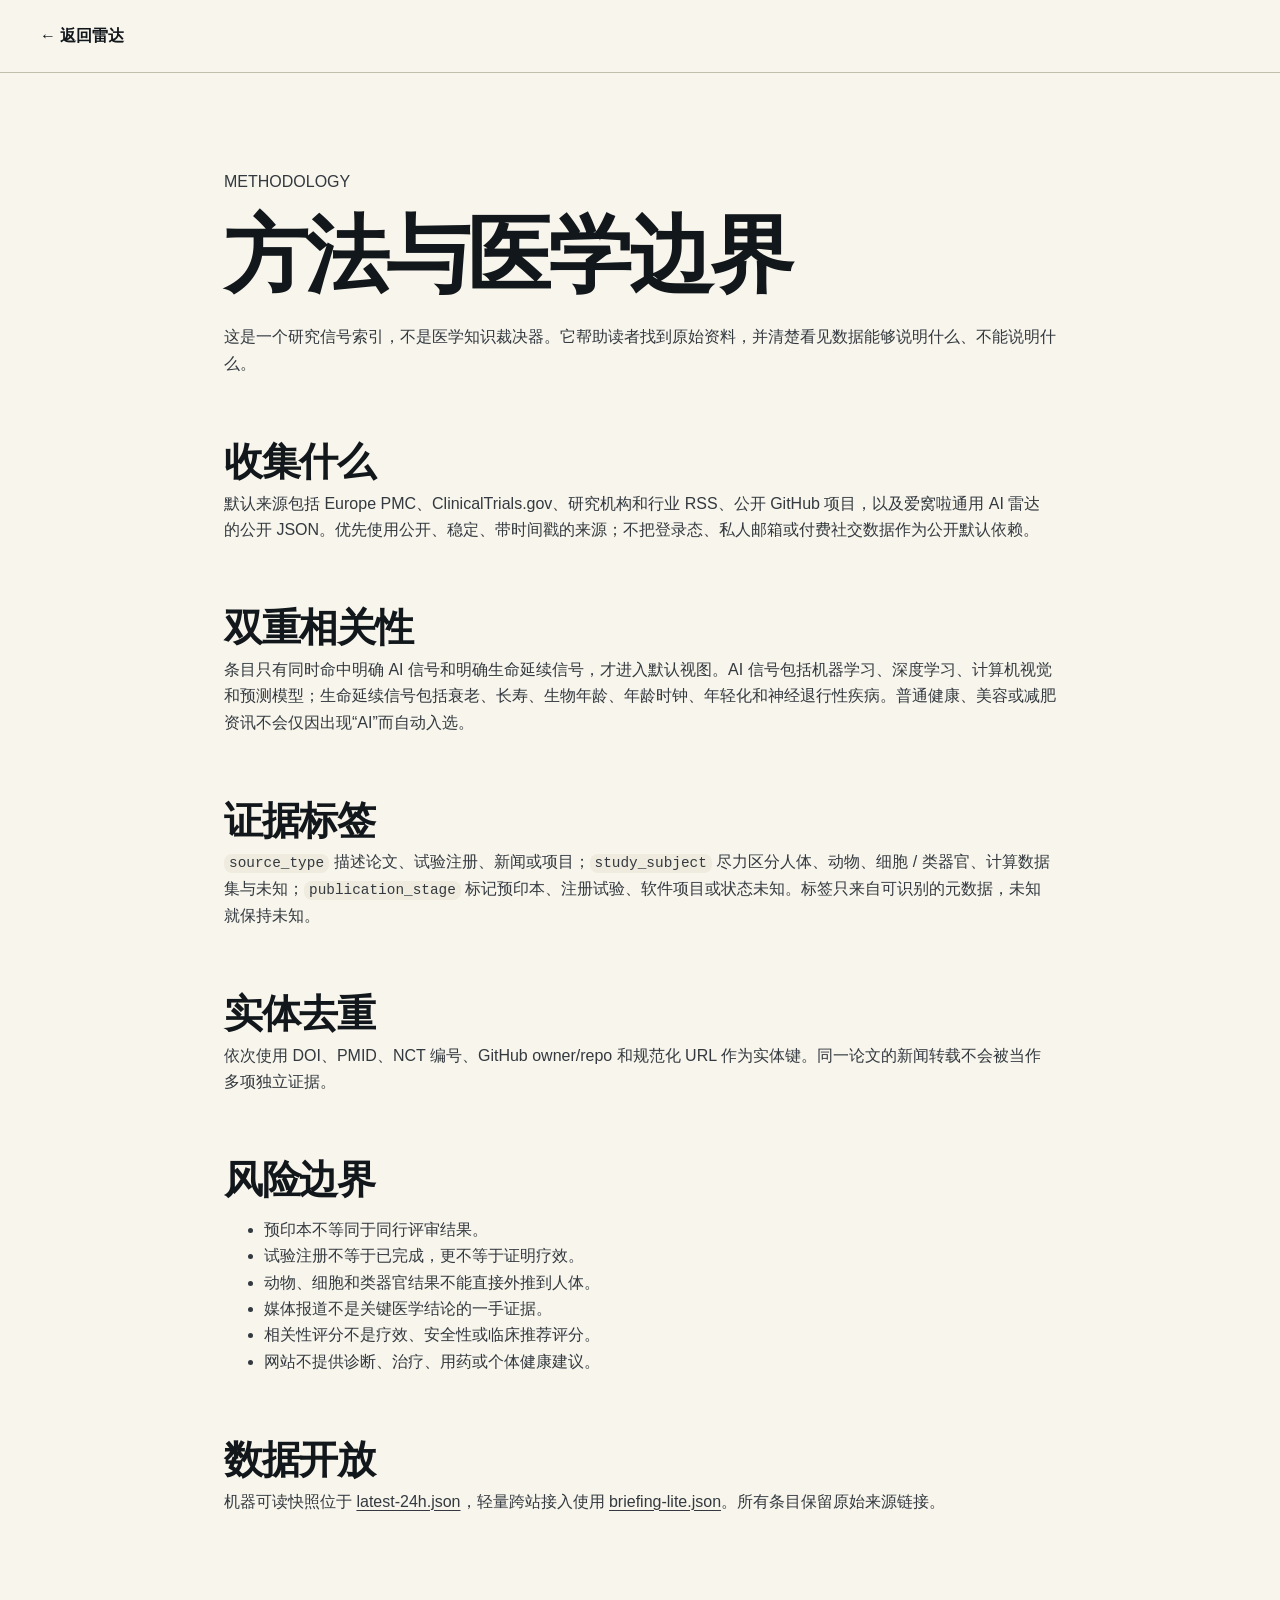
==== methodology.html @ 0d628e6c "feat: launch independent AI longevity radar" ====
<!doctype html>
<html lang="zh-CN"><head>
  <meta charset="utf-8"><meta name="viewport" content="width=device-width,initial-scale=1">
  <title>方法与医学边界｜爱窝啦 AI生命延续学雷达</title>
  <meta name="description" content="AI生命延续学雷达的数据源、双重相关性评分、实体去重、证据标签和医学信息边界。">
  <link rel="canonical" href="https://radar.aibioo.cn/methodology.html"><link rel="stylesheet" href="./assets/styles.css">
  <script type="application/ld+json">{"@context":"https://schema.org","@type":"Article","headline":"AI生命延续学雷达的方法与医学边界","url":"https://radar.aibioo.cn/methodology.html","publisher":{"@type":"Organization","name":"爱窝啦","url":"https://www.aivora.cn/"},"dateModified":"2026-08-13"}</script>
</head><body>
  <header class="site-nav"><div class="site-nav__inner"><a class="wordmark" href="./">← 返回雷达</a></div></header>
  <main class="prose-page section">
    <p class="eyebrow">METHODOLOGY</p><h1>方法与医学边界</h1>
    <p class="lead">这是一个研究信号索引，不是医学知识裁决器。它帮助读者找到原始资料，并清楚看见数据能够说明什么、不能说明什么。</p>
    <h2>收集什么</h2><p>默认来源包括 Europe PMC、ClinicalTrials.gov、研究机构和行业 RSS、公开 GitHub 项目，以及爱窝啦通用 AI 雷达的公开 JSON。优先使用公开、稳定、带时间戳的来源；不把登录态、私人邮箱或付费社交数据作为公开默认依赖。</p>
    <h2>双重相关性</h2><p>条目只有同时命中明确 AI 信号和明确生命延续信号，才进入默认视图。AI 信号包括机器学习、深度学习、计算机视觉和预测模型；生命延续信号包括衰老、长寿、生物年龄、年龄时钟、年轻化和神经退行性疾病。普通健康、美容或减肥资讯不会仅因出现“AI”而自动入选。</p>
    <h2>证据标签</h2><p><code>source_type</code> 描述论文、试验注册、新闻或项目；<code>study_subject</code> 尽力区分人体、动物、细胞 / 类器官、计算数据集与未知；<code>publication_stage</code> 标记预印本、注册试验、软件项目或状态未知。标签只来自可识别的元数据，未知就保持未知。</p>
    <h2>实体去重</h2><p>依次使用 DOI、PMID、NCT 编号、GitHub owner/repo 和规范化 URL 作为实体键。同一论文的新闻转载不会被当作多项独立证据。</p>
    <h2>风险边界</h2><ul><li>预印本不等同于同行评审结果。</li><li>试验注册不等于已完成，更不等于证明疗效。</li><li>动物、细胞和类器官结果不能直接外推到人体。</li><li>媒体报道不是关键医学结论的一手证据。</li><li>相关性评分不是疗效、安全性或临床推荐评分。</li><li>网站不提供诊断、治疗、用药或个体健康建议。</li></ul>
    <h2>数据开放</h2><p>机器可读快照位于 <a href="./data/latest-24h.json">latest-24h.json</a>，轻量跨站接入使用 <a href="./data/briefing-lite.json">briefing-lite.json</a>。所有条目保留原始来源链接。</p>
  </main>
</body></html>
---- assets/styles.css ----
/* Hallmark · pre-emit critique: P5 H5 E4 S5 R4 V5 · macrostructure: Ecosystem Index · genre: playful · theme: Hum · anchor: pear 95 · nav: N13 · footer: Ft8 · contrast: pass (40–41) · slop: pass (42–45) · honest: pass (46) · chrome: pass (47) · tokens: pass (48) · responsive: pass (49) · icons: pass (30) · mobile: pass (34, 49, 50–57) */
@import url("../tokens.css");

* {
  box-sizing: border-box;
}

:root {
  overflow-x: clip;
  color-scheme: light;
  scroll-behavior: smooth;
}

body {
  min-width: 0;
  min-height: 100vh;
  margin: 0;
  overflow-x: clip;
  background: var(--color-paper);
  color: var(--color-ink);
  font-family: var(--font-body);
  font-size: var(--text-base);
  line-height: 1.65;
  text-rendering: optimizeLegibility;
}

body:has(dialog[open]) {
  overflow: hidden;
}

button,
input,
select,
textarea {
  font: inherit;
}

button,
summary,
select {
  cursor: pointer;
}

button {
  white-space: nowrap;
}

a {
  color: inherit;
  text-underline-offset: 0.18em;
  text-decoration-thickness: 0.08em;
}

img,
svg {
  display: block;
  max-width: 100%;
}

h1,
h2,
h3,
h4,
p {
  margin-block-start: 0;
}

h1,
h2,
h3 {
  min-width: 0;
  font-family: var(--font-display);
  line-height: 1.06;
  letter-spacing: -0.035em;
  overflow-wrap: anywhere;
}

h1 {
  max-width: 10ch;
  margin-block-end: var(--space-lg);
  font-size: var(--text-display);
}

h2 {
  margin-block-end: var(--space-xs);
  font-size: clamp(var(--text-xl), 5vw, var(--text-2xl));
}

h3 {
  margin-block-end: 0;
  font-size: var(--text-lg);
}

:focus-visible {
  outline: 0.2rem solid var(--color-focus);
  outline-offset: 0.18rem;
}

[aria-disabled="true"] {
  cursor: not-allowed;
  opacity: 0.55;
  text-decoration: line-through;
}

.skip-link {
  position: fixed;
  z-index: var(--z-toast);
  top: var(--space-sm);
  left: var(--space-sm);
  padding: var(--space-sm) var(--space-md);
  border: 0.125rem solid var(--color-ink);
  border-radius: var(--radius-pill);
  background: var(--color-pear);
  font-weight: 700;
  transform: translateY(-200%);
}

.skip-link:focus {
  transform: translateY(0);
}

.section {
  width: min(100% - (var(--page-gutter) * 2), var(--page-max));
  margin-inline: auto;
}

.site-nav {
  position: sticky;
  z-index: var(--z-sticky-nav);
  top: 0;
  border-bottom: 0.0625rem solid var(--color-rule);
  background: var(--color-paper);
}

.site-nav__inner {
  display: grid;
  grid-template-columns: 1fr auto;
  align-items: center;
  width: min(100% - (var(--page-gutter) * 2), var(--page-max));
  min-height: var(--nav-height);
  margin-inline: auto;
  gap: var(--space-sm);
}

.ecosystem-nav {
  display: flex;
  overflow-x: auto;
  padding-block: var(--space-2xs) var(--space-xs);
  gap: var(--space-xs);
  scrollbar-width: none;
}

.ecosystem-nav::-webkit-scrollbar {
  display: none;
}

.ecosystem-nav a {
  flex: 0 0 auto;
  padding: var(--space-2xs) var(--space-sm);
  border-radius: var(--radius-pill);
  color: var(--color-ink-soft);
  font-family: var(--font-label);
  font-size: var(--text-xs);
  text-decoration: none;
  white-space: nowrap;
}

.ecosystem-nav a:hover {
  background: var(--color-pear-soft);
  color: var(--color-ink);
}

.wordmark {
  display: inline-flex;
  align-items: center;
  width: fit-content;
  min-height: var(--tap-size);
  gap: var(--space-sm);
  font-family: var(--font-display);
  font-weight: 700;
  text-decoration: none;
  white-space: nowrap;
}

.wordmark__mark {
  position: relative;
  width: 1.75rem;
  height: 1.75rem;
  border: 0.12rem solid var(--color-ink);
  border-radius: 48% 52% 60% 40%;
  background: var(--color-pear);
}

.wordmark__mark::after {
  position: absolute;
  width: 0.35rem;
  height: 0.35rem;
  border-radius: var(--radius-pill);
  background: var(--color-ink);
  content: "";
  inset: 0.46rem auto auto 0.72rem;
}

.search-pill {
  display: none;
}

.nav-status {
  display: inline-flex;
  align-items: center;
  justify-content: center;
  min-height: var(--tap-size);
  padding-inline: var(--space-md);
  border: 0.0625rem solid var(--color-rule-strong);
  border-radius: var(--radius-pill);
  background: var(--color-surface);
  color: var(--color-ink-soft);
  font-family: var(--font-label);
  font-size: var(--text-xs);
  text-decoration: none;
  white-space: nowrap;
}

.hero {
  display: grid;
  gap: var(--space-2xl);
  padding-block: var(--space-2xl) var(--space-3xl);
}

.hero__copy {
  min-width: 0;
}

.hero__date {
  margin-block-end: var(--space-lg);
  color: var(--color-cyan-deep);
  font-family: var(--font-label);
  font-size: var(--text-xs);
  font-weight: 700;
  letter-spacing: 0.08em;
  text-transform: uppercase;
}

.hero__lede {
  max-width: 62ch;
  margin-block-end: var(--space-xl);
  color: var(--color-ink-soft);
  font-size: var(--text-md);
  line-height: 1.7;
}

.hero__actions {
  display: flex;
  flex-wrap: wrap;
  gap: var(--space-sm);
}

.hero__updated {
  display: flex;
  flex-wrap: wrap;
  margin-block: var(--space-lg) 0;
  gap: var(--space-xs);
  color: var(--color-muted);
  font-family: var(--font-label);
  font-size: var(--text-xs);
}

.hero__updated strong {
  color: var(--color-ink);
}

.button {
  display: inline-flex;
  align-items: center;
  justify-content: center;
  min-height: var(--tap-size);
  padding: var(--space-sm) var(--space-lg);
  border: 0.1rem solid var(--color-ink);
  border-radius: var(--radius-pill);
  color: var(--color-ink);
  font-weight: 700;
  line-height: 1.15;
  text-decoration: none;
  transition: transform var(--dur-micro) var(--ease-out), box-shadow var(--dur-micro) var(--ease-out);
  white-space: nowrap;
}

.button--push {
  background: var(--color-pear);
  color: var(--color-accent-ink);
  box-shadow: 0.18rem 0.22rem 0 var(--color-ink);
}

.button--soft {
  background: var(--color-surface);
}

.button--cyan {
  background: var(--color-cyan);
}

.button:hover {
  transform: translateY(-0.12rem);
}

.button:active {
  transform: translateY(0.1rem);
  box-shadow: none;
}

.hero__instrument {
  position: relative;
  display: grid;
  min-height: 20rem;
  place-items: center;
  overflow: hidden;
  border: 0.1rem solid var(--color-ink);
  border-radius: var(--radius-card-lg);
  background: var(--color-cyan-soft);
  isolation: isolate;
}

.hero__instrument::before,
.hero__instrument::after {
  position: absolute;
  z-index: -1;
  content: "";
}

.hero__instrument::before {
  width: 8rem;
  height: 8rem;
  border-radius: 44% 56% 50% 50%;
  background: var(--color-pear);
  inset: 1.5rem auto auto -3rem;
  rotate: 18deg;
}

.hero__instrument::after {
  width: 7rem;
  height: 11rem;
  border-radius: 60% 40% 45% 55%;
  background: var(--color-coral-soft);
  inset: auto -2.5rem -3rem auto;
  rotate: -16deg;
}

.signal-orbit {
  position: absolute;
  border: 0.0625rem dashed var(--color-cyan-deep);
  border-radius: var(--radius-pill);
}

.signal-orbit--outer {
  width: 16rem;
  height: 16rem;
}

.signal-orbit--inner {
  width: 10rem;
  height: 10rem;
}

.radar-creature {
  position: relative;
  z-index: var(--z-raised);
  width: 5.5rem;
  height: 5.5rem;
  border: 0.12rem solid var(--color-ink);
  border-radius: 54% 46% 62% 38%;
  background: var(--color-pear);
  color: var(--color-accent-ink);
  box-shadow: 0.28rem 0.32rem 0 var(--color-ink);
  animation: radar-pulse 2.8s var(--ease-in-out) infinite;
}

.radar-creature::before,
.radar-creature::after {
  position: absolute;
  width: 1.05rem;
  height: 1.6rem;
  border: 0.11rem solid var(--color-ink);
  border-radius: 55% 45% 50% 50%;
  background: var(--color-pear);
  content: "";
  top: -0.75rem;
}

.radar-creature::before {
  left: 0.95rem;
  rotate: -18deg;
}

.radar-creature::after {
  right: 0.95rem;
  rotate: 18deg;
}

.radar-creature__eye {
  position: absolute;
  width: 0.72rem;
  height: 0.72rem;
  border-radius: var(--radius-pill);
  background: var(--color-ink);
  inset: 2.05rem auto auto 2.3rem;
}

.hero__signal-count {
  position: absolute;
  display: grid;
  left: var(--space-md);
  bottom: var(--space-md);
  padding: var(--space-sm) var(--space-md);
  border: 0.0625rem solid var(--color-ink);
  border-radius: var(--radius-card);
  background: var(--color-surface);
  line-height: 1.15;
}

.hero__signal-count strong {
  font-family: var(--font-display);
  font-size: var(--text-xl);
}

.hero__signal-count span,
.hero__instrument > p {
  color: var(--color-muted);
  font-family: var(--font-label);
  font-size: var(--text-xs);
}

.hero__instrument > p {
  position: absolute;
  right: var(--space-md);
  bottom: var(--space-md);
  width: 8.5rem;
  margin: 0;
  text-align: right;
}

.stats-band {
  border-block: 0.0625rem solid var(--color-rule);
  background: var(--color-surface);
}

.stats {
  display: grid;
  grid-template-columns: repeat(2, 1fr);
  border-inline: 0.0625rem solid var(--color-rule);
}

.stat {
  display: grid;
  min-height: 7.5rem;
  align-content: center;
  padding: var(--space-lg);
  border-right: 0.0625rem solid var(--color-rule);
  border-bottom: 0.0625rem solid var(--color-rule);
}

.stat:nth-child(2n) {
  border-right: 0;
}

.stat .k {
  color: var(--color-muted);
  font-family: var(--font-label);
  font-size: var(--text-xs);
}

.stat .v {
  font-family: var(--font-display);
  font-size: var(--text-xl);
}

.coverage-strip {
  display: grid;
  padding-block: var(--space-lg);
  gap: var(--space-sm);
}

.coverage-card {
  display: grid;
  padding: var(--space-md);
  border: 0.0625rem solid var(--color-rule);
  border-radius: var(--radius-card);
  background: var(--color-paper);
}

.coverage-card.ok {
  background: var(--color-good-soft);
}

.coverage-card.warn {
  background: var(--color-warn-soft);
}

.coverage-card.signal {
  background: var(--color-cyan-soft);
}

.coverage-card.official {
  background: var(--color-pear-soft);
}

.coverage-card.private {
  background: var(--color-lavender-soft);
}

.coverage-label,
.coverage-meta {
  color: var(--color-muted);
  font-family: var(--font-label);
  font-size: var(--text-xs);
}

.coverage-card strong {
  font-family: var(--font-display);
  font-size: var(--text-lg);
}

.briefing,
.feed-section {
  padding-block: var(--space-3xl);
}

.section-heading,
.feed-heading,
.takeaway-card__head {
  display: flex;
  flex-direction: column;
  align-items: flex-start;
  margin-block-end: var(--space-xl);
  gap: var(--space-md);
}

.section-heading p,
.feed-heading p,
.takeaway-card__head p {
  margin: 0;
  color: var(--color-muted);
}

.section-heading__meta,
.feed-heading > span,
#resultCount {
  color: var(--color-muted);
  font-family: var(--font-label);
  font-size: var(--text-xs);
}

.briefing-list {
  display: grid;
  gap: var(--space-md);
}

.briefing-card {
  position: relative;
  display: grid;
  grid-template-columns: auto 1fr;
  min-width: 0;
  gap: var(--space-md);
  padding: var(--space-lg);
  overflow: hidden;
  border: 0.1rem solid var(--color-ink);
  border-radius: var(--radius-card);
  background: var(--color-surface);
  box-shadow: var(--shadow-card);
  transition: transform var(--dur-short) var(--ease-out), box-shadow var(--dur-short) var(--ease-out);
}

.briefing-card:nth-child(2) {
  background: var(--color-pear-soft);
}

.briefing-card:nth-child(3) {
  background: var(--color-coral-soft);
}

.briefing-card:hover {
  box-shadow: var(--shadow-card-hover);
  transform: translateY(-0.2rem);
}

.briefing-card__number {
  color: var(--color-cyan-deep);
  font-family: var(--font-label);
  font-size: var(--text-sm);
  font-weight: 700;
}

.briefing-card__meta {
  margin-block-end: var(--space-sm);
  color: var(--color-muted);
  font-family: var(--font-label);
  font-size: var(--text-xs);
}

.briefing-card__title {
  display: block;
  margin-block-end: var(--space-lg);
  font-family: var(--font-display);
  font-size: var(--text-lg);
  font-weight: 700;
  line-height: 1.25;
  text-decoration-color: var(--color-cyan);
}

.briefing-empty,
.saved-empty,
.empty,
.palette-empty,
.health-empty {
  padding: var(--space-xl);
  border: 0.0625rem dashed var(--color-rule-strong);
  border-radius: var(--radius-card);
  background: var(--color-surface);
  color: var(--color-muted);
  text-align: center;
}

.playground-band {
  border-block: 0.0625rem solid var(--color-ink);
  background: var(--color-paper-2);
}

.playground {
  display: grid;
  gap: var(--space-lg);
  padding-block: var(--space-2xl);
}

.radar-game,
.takeaway-card {
  min-width: 0;
  padding: var(--space-xl);
  border: 0.12rem solid var(--color-ink);
  border-radius: var(--radius-card-lg);
  background: var(--color-surface);
  box-shadow: 0.32rem 0.4rem 0 var(--color-ink);
}

.radar-game {
  position: relative;
  display: grid;
  min-height: 24rem;
  align-content: space-between;
  overflow: hidden;
  background: var(--color-paper);
}

.radar-game__copy {
  position: relative;
  z-index: var(--z-raised);
  max-width: 30rem;
}

.radar-game__status {
  margin-block: var(--space-lg) 0;
  color: var(--color-cyan-deep);
  font-family: var(--font-label);
  font-size: var(--text-sm);
}

.radar-game__dial {
  position: absolute;
  right: -6rem;
  bottom: -7rem;
  width: 20rem;
  height: 20rem;
  border: 0.1rem solid var(--color-ink);
  border-radius: var(--radius-pill);
  background: var(--color-cyan);
}

.radar-game__dial span {
  position: absolute;
  border: 0.08rem solid var(--color-ink);
  border-radius: var(--radius-pill);
  inset: 15%;
}

.radar-game__dial span:nth-child(2) {
  inset: 30%;
}

.radar-game__dial span:nth-child(3) {
  inset: 45%;
  background: var(--color-pear);
}

.takeaway-card {
  background: var(--color-surface);
}

.progress-chip {
  display: inline-grid;
  min-width: 4rem;
  min-height: var(--tap-size);
  place-items: center;
  border: 0.1rem solid var(--color-ink);
  border-radius: var(--radius-pill);
  background: var(--color-coral-soft);
  font-family: var(--font-label);
  font-size: var(--text-sm);
  font-weight: 700;
}

.progress-chip.complete {
  background: var(--color-mint);
}

.storage-notice {
  padding: var(--space-sm);
  border-radius: var(--radius-sm);
  background: var(--color-warn-soft);
  color: var(--color-warn);
  font-size: var(--text-sm);
}

.saved-list {
  display: grid;
  gap: var(--space-sm);
}

.saved-item {
  display: grid;
  grid-template-columns: 1fr auto;
  gap: var(--space-sm);
  padding-block: var(--space-md);
  border-top: 0.0625rem solid var(--color-rule);
}

.saved-item:first-child {
  border-top: 0;
}

.saved-item__meta {
  margin-block-end: var(--space-2xs);
  color: var(--color-muted);
  font-family: var(--font-label);
  font-size: var(--text-xs);
}

.saved-item__title {
  font-weight: 700;
}

.saved-item__takeaway {
  margin: var(--space-sm) 0 0;
  color: var(--color-ink-soft);
  font-size: var(--text-sm);
}

.primary-controls {
  display: grid;
  margin-block-end: var(--space-lg);
  gap: var(--space-sm);
}

.search-field,
.dialog-search,
.field,
.takeaway-field {
  display: grid;
  gap: var(--space-xs);
  color: var(--color-muted);
  font-family: var(--font-label);
  font-size: var(--text-xs);
}

input,
select,
textarea {
  width: 100%;
  min-height: var(--tap-size);
  border: 0.1rem solid var(--color-rule-strong);
  border-radius: var(--radius-input);
  background: var(--color-surface);
  color: var(--color-ink);
}

input,
select {
  padding-inline: var(--space-md);
}

textarea {
  min-height: 7rem;
  padding: var(--space-md);
  resize: vertical;
}

input::placeholder,
textarea::placeholder {
  color: var(--color-muted);
}

.advanced-panel {
  scroll-margin-top: calc(var(--nav-height) + var(--space-md));
  margin-block-end: var(--space-xl);
  border: 0.0625rem solid var(--color-rule);
  border-radius: var(--radius-card);
  background: var(--color-surface);
}

.advanced-panel summary {
  display: flex;
  min-height: var(--tap-size);
  align-items: center;
  justify-content: space-between;
  padding: var(--space-md);
  gap: var(--space-sm);
  font-weight: 700;
}

.advanced-summary {
  color: var(--color-muted);
  font-family: var(--font-label);
  font-size: var(--text-xs);
  text-align: right;
}

.advanced-content {
  padding: 0 var(--space-md) var(--space-lg);
  border-top: 0.0625rem solid var(--color-rule);
}

.advanced-controls {
  display: grid;
  padding-block: var(--space-lg);
  gap: var(--space-md);
}

.mode-switch {
  display: flex;
  flex-wrap: wrap;
  gap: var(--space-xs);
}

.mode-btn,
.pill,
.save-button,
.note-button {
  min-height: var(--tap-size);
  padding: var(--space-xs) var(--space-md);
  border: 0.08rem solid var(--color-rule-strong);
  border-radius: var(--radius-pill);
  background: var(--color-surface);
  color: var(--color-ink);
  font-weight: 700;
  white-space: nowrap;
}

.mode-btn.active,
.pill.active,
.save-button.is-saved {
  border-color: var(--color-ink);
  background: var(--color-pear);
  color: var(--color-accent-ink);
}

.note-button {
  width: fit-content;
  background: var(--color-cyan-soft);
}

.all-dedupe {
  display: none;
  min-height: var(--tap-size);
  align-items: center;
  width: fit-content;
  gap: var(--space-sm);
  font-weight: 700;
}

.all-dedupe.show {
  display: flex;
}

.all-dedupe input {
  width: 1.25rem;
  min-height: 1.25rem;
}

.source-health {
  display: grid;
  margin-block-end: var(--space-lg);
  gap: var(--space-md);
}

.health-grid {
  display: grid;
  grid-template-columns: repeat(2, 1fr);
  gap: var(--space-sm);
}

.health-metric {
  display: grid;
  padding: var(--space-md);
  border-radius: var(--radius-input);
  background: var(--color-paper-2);
}

.health-metric.ok {
  background: var(--color-good-soft);
}

.health-metric.warn {
  background: var(--color-warn-soft);
}

.health-metric.bad {
  background: var(--color-bad-soft);
}

.health-label {
  color: var(--color-muted);
  font-family: var(--font-label);
  font-size: var(--text-xs);
}

.health-issues {
  display: grid;
  gap: var(--space-md);
}

.health-issue {
  padding: var(--space-md);
  border-radius: var(--radius-input);
  background: var(--color-warn-soft);
}

.health-issue h4 {
  margin-block-end: var(--space-xs);
  font-size: var(--text-base);
}

.health-issue ul {
  margin: 0;
  padding-inline-start: var(--space-lg);
  color: var(--color-ink-soft);
  font-size: var(--text-sm);
}

.health-ok {
  padding: var(--space-md);
  border-radius: var(--radius-input);
  background: var(--color-good-soft);
  color: var(--color-good);
  font-weight: 700;
}

.site-pills {
  display: flex;
  overflow-x: auto;
  padding-block-end: var(--space-xs);
  gap: var(--space-xs);
  scrollbar-color: var(--color-rule-strong) var(--color-paper);
}

.pill {
  flex: 0 0 auto;
}

.news-list {
  display: grid;
  gap: var(--space-2xl);
}

.site-group {
  display: grid;
  gap: var(--space-lg);
}

.site-group-head,
.source-group-head {
  display: flex;
  align-items: baseline;
  justify-content: space-between;
  gap: var(--space-md);
}

.site-group-head {
  padding-block-end: var(--space-md);
  border-bottom: 0.12rem solid var(--color-ink);
}

.site-group-head span,
.source-group-head span {
  color: var(--color-muted);
  font-family: var(--font-label);
  font-size: var(--text-xs);
}

.site-group-list,
.source-group-list {
  display: grid;
  gap: var(--space-md);
}

.source-group {
  display: grid;
  gap: var(--space-sm);
}

.source-group-head {
  padding-inline: var(--space-xs);
}

.source-group-head h3 {
  font-family: var(--font-body);
  font-size: var(--text-base);
  letter-spacing: 0;
}

.news-card {
  display: grid;
  min-width: 0;
  gap: var(--space-md);
  padding: var(--space-lg);
  border: 0.0625rem solid var(--color-rule);
  border-radius: var(--radius-card);
  background: var(--color-surface);
  transition: transform var(--dur-short) var(--ease-out), box-shadow var(--dur-short) var(--ease-out);
}

.news-card:hover {
  box-shadow: var(--shadow-card);
  transform: translateY(-0.15rem);
}

.meta-row {
  display: flex;
  flex-wrap: wrap;
  align-items: center;
  gap: var(--space-xs);
  color: var(--color-muted);
  font-family: var(--font-label);
  font-size: var(--text-xs);
}

.meta-row span:not(.source) {
  padding: var(--space-3xs) var(--space-xs);
  border-radius: var(--radius-pill);
  background: var(--color-paper-2);
}

.meta-row .kind-official {
  background: var(--color-pear-soft);
}

.meta-row .kind-newsletter {
  background: var(--color-coral-soft);
}

.meta-row .kind-builders {
  background: var(--color-cyan-soft);
}

.meta-row .kind-blogs,
.meta-row .kind-aihub {
  background: var(--color-lavender-soft);
}

.news-card .title {
  display: grid;
  gap: var(--space-xs);
  font-family: var(--font-display);
  font-size: var(--text-md);
  font-weight: 700;
  line-height: 1.35;
  text-decoration-color: var(--color-cyan);
}

.title-sub {
  color: var(--color-muted);
  font-family: var(--font-body);
  font-size: var(--text-sm);
  font-weight: 500;
}

.news-card__actions {
  display: flex;
  flex-wrap: wrap;
  gap: var(--space-xs);
}

.load-more {
  margin: var(--space-xl) auto 0;
}

.footer-marquee {
  overflow: hidden;
  border-top: 0.12rem solid var(--color-ink);
  background: var(--color-ink);
  color: var(--color-paper);
}

.footer-marquee__track {
  display: flex;
  width: max-content;
  border-bottom: 0.0625rem solid var(--color-rule-strong);
  font-family: var(--font-display);
  font-size: clamp(var(--text-xl), 7vw, var(--text-3xl));
  line-height: 1;
  white-space: nowrap;
  animation: footer-marquee 22s linear infinite;
}

.footer-marquee__track span {
  padding: var(--space-lg) var(--space-sm);
}

.footer-meta {
  display: flex;
  flex-direction: column;
  justify-content: space-between;
  padding-block: var(--space-xl);
  gap: var(--space-md);
}

.footer-meta p {
  margin: 0;
  color: var(--color-paper-3);
}

.footer-meta a {
  width: fit-content;
  color: var(--color-pear);
  font-weight: 700;
  white-space: nowrap;
}

.footer-links {
  display: flex;
  flex-wrap: wrap;
  gap: var(--space-sm) var(--space-lg);
}

button:disabled,
input:disabled,
select:disabled,
textarea:disabled,
.button[aria-disabled="true"] {
  cursor: not-allowed;
  opacity: 0.55;
}

button:disabled:active,
.button[aria-disabled="true"]:active {
  transform: none;
}

.search-dialog,
.story-dialog {
  width: min(calc(100% - (var(--page-gutter) * 2)), 42rem);
  max-height: min(80vh, 48rem);
  margin: auto;
  padding: 0;
  overflow: hidden auto;
  border: 0.12rem solid var(--color-ink);
  border-radius: var(--radius-card-lg);
  background: var(--color-surface);
  color: var(--color-ink);
  box-shadow: var(--shadow-dialog);
}

.search-dialog::backdrop,
.story-dialog::backdrop {
  background: var(--color-overlay);
}

.dialog-head {
  display: flex;
  align-items: flex-start;
  justify-content: space-between;
  padding: var(--space-lg);
  gap: var(--space-md);
  border-bottom: 0.0625rem solid var(--color-rule);
}

.dialog-head h2 {
  margin: 0;
  font-size: var(--text-xl);
}

.dialog-head p {
  margin: var(--space-xs) 0 0;
  color: var(--color-muted);
  font-size: var(--text-sm);
}

.icon-button {
  display: inline-grid;
  flex: 0 0 auto;
  width: var(--tap-size);
  height: var(--tap-size);
  padding: 0;
  place-items: center;
  border: 0.08rem solid var(--color-rule-strong);
  border-radius: var(--radius-pill);
  background: var(--color-paper);
  color: var(--color-ink);
  font-size: var(--text-lg);
}

.icon-button--small {
  width: var(--tap-size);
  height: var(--tap-size);
}

.dialog-search,
.takeaway-field {
  padding: var(--space-lg);
}

.palette-results {
  display: grid;
  max-height: 27rem;
  padding: 0 var(--space-lg) var(--space-lg);
  overflow-y: auto;
  gap: var(--space-xs);
}

.palette-result {
  display: grid;
  min-height: var(--tap-size);
  padding: var(--space-md);
  gap: var(--space-xs);
  border: 0.08rem solid var(--color-rule);
  border-radius: var(--radius-input);
  background: var(--color-surface);
  color: var(--color-ink);
  text-align: left;
}

.palette-result.active {
  border-color: var(--color-ink);
  background: var(--color-pear-soft);
}

.palette-result strong {
  overflow: hidden;
  line-height: 1.35;
  text-overflow: ellipsis;
  white-space: nowrap;
}

.palette-result span {
  overflow: hidden;
  color: var(--color-muted);
  font-family: var(--font-label);
  font-size: var(--text-xs);
  text-overflow: ellipsis;
  white-space: nowrap;
}

.story-dialog__hint {
  margin: 0;
  padding: var(--space-lg) var(--space-lg) 0;
  color: var(--color-ink-soft);
}

.story-dialog__link {
  margin: var(--space-lg) var(--space-lg) 0;
}

.takeaway-field__helper {
  text-align: right;
}

.dialog-actions {
  display: flex;
  flex-wrap: wrap;
  padding: 0 var(--space-lg) var(--space-lg);
  gap: var(--space-sm);
}

@keyframes radar-pulse {
  0%,
  100% {
    transform: translateY(0) rotate(-2deg);
  }

  50% {
    transform: translateY(-0.35rem) rotate(2deg);
  }
}

@keyframes footer-marquee {
  to {
    transform: translateX(-50%);
  }
}

@media (min-width: 40rem) {
  .site-nav__inner {
    grid-template-columns: auto minmax(16rem, 1fr) auto;
  }

  .ecosystem-nav {
    justify-content: center;
  }

  .search-pill {
    display: flex;
    min-height: var(--tap-size);
    align-items: center;
    justify-content: space-between;
    max-width: 32rem;
    margin-inline: auto;
    padding: var(--space-xs) var(--space-sm) var(--space-xs) var(--space-md);
    gap: var(--space-sm);
    border: 0.0625rem solid var(--color-rule-strong);
    border-radius: var(--radius-pill);
    background: var(--color-surface);
    color: var(--color-muted);
    text-align: left;
    white-space: nowrap;
  }

  .search-pill__keys {
    display: flex;
    gap: var(--space-2xs);
  }

  kbd {
    padding: var(--space-3xs) var(--space-xs);
    border: 0.0625rem solid var(--color-rule);
    border-radius: var(--radius-sm);
    background: var(--color-paper-2);
    color: var(--color-ink-soft);
    font-family: var(--font-label);
    font-size: var(--text-xs);
  }

  .stats {
    grid-template-columns: repeat(4, 1fr);
  }

  .stat {
    border-bottom: 0;
  }

  .stat:nth-child(2n) {
    border-right: 0.0625rem solid var(--color-rule);
  }

  .stat:last-child {
    border-right: 0;
  }

  .coverage-strip {
    grid-template-columns: repeat(2, 1fr);
  }

  .section-heading,
  .feed-heading,
  .takeaway-card__head {
    flex-direction: row;
    align-items: flex-end;
    justify-content: space-between;
  }

  .briefing-list {
    grid-template-columns: repeat(3, 1fr);
  }

  .briefing-card {
    grid-template-columns: 1fr;
    align-content: space-between;
  }

  .briefing-card:nth-child(2) {
    transform: translateY(1.5rem);
  }

  .briefing-card:nth-child(2):hover {
    transform: translateY(1.3rem);
  }

  .primary-controls {
    grid-template-columns: minmax(0, 1fr) auto;
    align-items: end;
  }

  .advanced-controls {
    grid-template-columns: minmax(12rem, 1fr) minmax(16rem, auto) auto;
    align-items: end;
  }

  .health-grid {
    grid-template-columns: repeat(4, 1fr);
  }

  .health-issues {
    grid-template-columns: repeat(2, 1fr);
  }

  .source-group-list {
    grid-template-columns: repeat(2, 1fr);
  }

  .footer-meta {
    flex-direction: row;
    align-items: center;
  }
}

@media (min-width: 60rem) {
  .hero {
    grid-template-columns: minmax(0, 1.2fr) minmax(22rem, 0.8fr);
    align-items: center;
    min-height: calc(100vh - var(--nav-height));
    padding-block: var(--space-2xl) var(--space-3xl);
  }

  .hero__instrument {
    min-height: 30rem;
    rotate: 1.5deg;
  }

  .coverage-strip {
    grid-template-columns: repeat(6, 1fr);
  }

  .playground {
    grid-template-columns: minmax(0, 1.1fr) minmax(22rem, 0.9fr);
  }

  .site-group-list {
    grid-template-columns: repeat(2, 1fr);
    align-items: start;
  }

  .source-group-list {
    grid-template-columns: 1fr;
  }
}

@media (prefers-reduced-motion: reduce) {
  :root {
    scroll-behavior: auto;
  }

  *,
  *::before,
  *::after {
    scroll-behavior: auto !important;
    transition-duration: 0.01ms !important;
    animation-duration: 0.01ms !important;
    animation-iteration-count: 1 !important;
  }
}

.medical-note {
  max-width: 62ch;
  margin-block: var(--space-lg) 0;
  padding: var(--space-sm) var(--space-md);
  border-left: 0.25rem solid var(--color-coral);
  background: var(--color-coral-soft);
  color: var(--color-ink-soft);
  font-size: var(--text-sm);
}

.evidence-row {
  display: flex;
  flex-wrap: wrap;
  margin-block-start: var(--space-md);
  gap: var(--space-xs);
}

.evidence-chip {
  padding: var(--space-2xs) var(--space-sm);
  border: 0.0625rem solid var(--color-rule);
  border-radius: var(--radius-pill);
  background: var(--color-paper-2);
  color: var(--color-ink-soft);
  font-family: var(--font-label);
  font-size: var(--text-xs);
}

.evidence-chip.topic,
.evidence-chip.score {
  border-color: var(--color-cyan);
  background: var(--color-cyan-soft);
  color: var(--color-cyan-deep);
}

.evidence-chip.risk {
  border-color: var(--color-coral);
  background: var(--color-coral-soft);
  color: var(--color-coral-deep);
}

.method-preview,
.prose-page {
  max-width: 52rem;
  padding-block: var(--space-3xl);
}

.method-preview p,
.prose-page p,
.prose-page li {
  color: var(--color-ink-soft);
}

.prose-page h1 {
  max-width: 18ch;
}

.prose-page h2 {
  margin-block-start: var(--space-2xl);
}

.prose-page code {
  padding: 0.1em 0.35em;
  border-radius: var(--radius-sm);
  background: var(--color-paper-2);
  font-family: var(--font-label);
  font-size: 0.9em;
  overflow-wrap: anywhere;
}
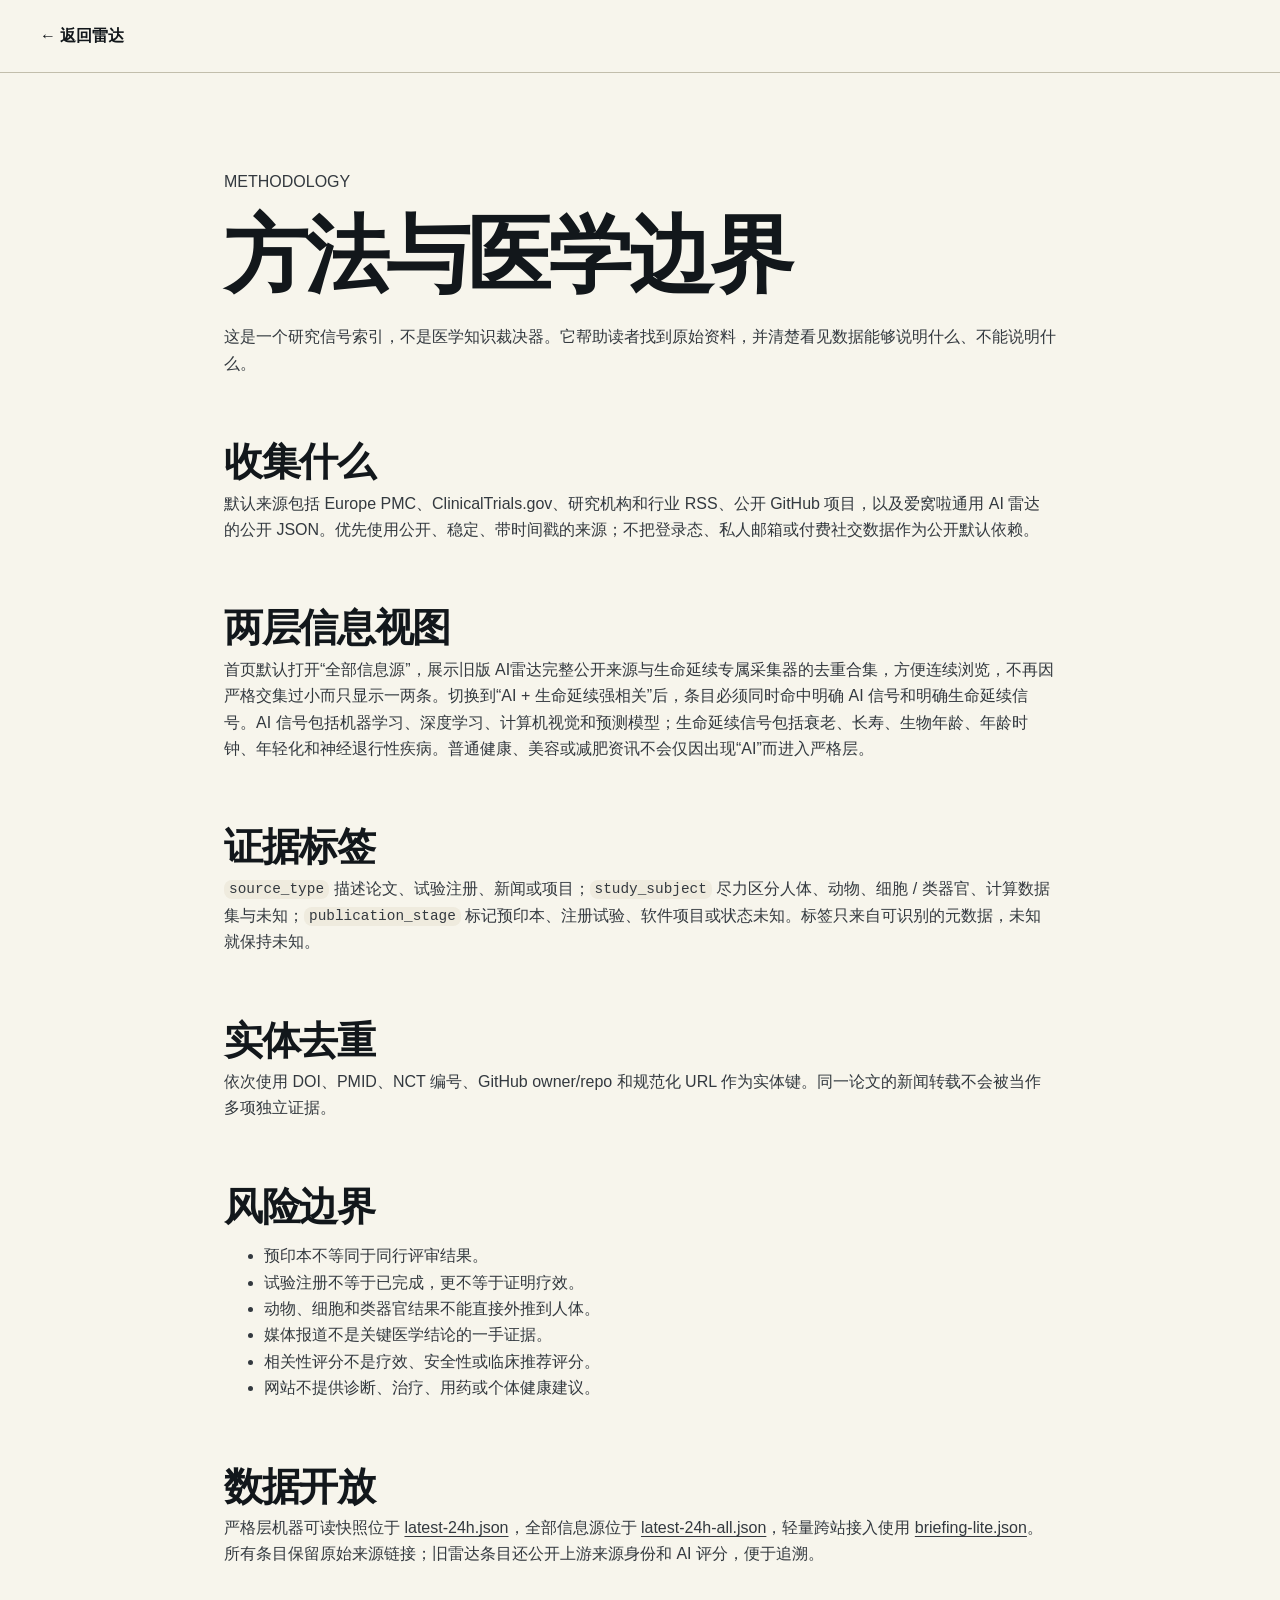
==== commit 3eb46cfc: "feat: restore full AI radar source coverage" ====
--- a/methodology.html
+++ b/methodology.html
@@ -4,17 +4,17 @@
   <title>方法与医学边界｜爱窝啦 AI生命延续学雷达</title>
   <meta name="description" content="AI生命延续学雷达的数据源、双重相关性评分、实体去重、证据标签和医学信息边界。">
   <link rel="canonical" href="https://radar.aibioo.cn/methodology.html"><link rel="stylesheet" href="./assets/styles.css">
-  <script type="application/ld+json">{"@context":"https://schema.org","@type":"Article","headline":"AI生命延续学雷达的方法与医学边界","url":"https://radar.aibioo.cn/methodology.html","publisher":{"@type":"Organization","name":"爱窝啦","url":"https://www.aivora.cn/"},"dateModified":"2026-08-13"}</script>
+  <script type="application/ld+json">{"@context":"https://schema.org","@type":"Article","headline":"AI生命延续学雷达的方法与医学边界","url":"https://radar.aibioo.cn/methodology.html","publisher":{"@type":"Organization","name":"爱窝啦","url":"https://www.aivora.cn/"},"dateModified":"2026-08-14"}</script>
 </head><body>
   <header class="site-nav"><div class="site-nav__inner"><a class="wordmark" href="./">← 返回雷达</a></div></header>
   <main class="prose-page section">
     <p class="eyebrow">METHODOLOGY</p><h1>方法与医学边界</h1>
     <p class="lead">这是一个研究信号索引，不是医学知识裁决器。它帮助读者找到原始资料，并清楚看见数据能够说明什么、不能说明什么。</p>
     <h2>收集什么</h2><p>默认来源包括 Europe PMC、ClinicalTrials.gov、研究机构和行业 RSS、公开 GitHub 项目，以及爱窝啦通用 AI 雷达的公开 JSON。优先使用公开、稳定、带时间戳的来源；不把登录态、私人邮箱或付费社交数据作为公开默认依赖。</p>
-    <h2>双重相关性</h2><p>条目只有同时命中明确 AI 信号和明确生命延续信号，才进入默认视图。AI 信号包括机器学习、深度学习、计算机视觉和预测模型；生命延续信号包括衰老、长寿、生物年龄、年龄时钟、年轻化和神经退行性疾病。普通健康、美容或减肥资讯不会仅因出现“AI”而自动入选。</p>
+    <h2>两层信息视图</h2><p>首页默认打开“全部信息源”，展示旧版 AI雷达完整公开来源与生命延续专属采集器的去重合集，方便连续浏览，不再因严格交集过小而只显示一两条。切换到“AI + 生命延续强相关”后，条目必须同时命中明确 AI 信号和明确生命延续信号。AI 信号包括机器学习、深度学习、计算机视觉和预测模型；生命延续信号包括衰老、长寿、生物年龄、年龄时钟、年轻化和神经退行性疾病。普通健康、美容或减肥资讯不会仅因出现“AI”而进入严格层。</p>
     <h2>证据标签</h2><p><code>source_type</code> 描述论文、试验注册、新闻或项目；<code>study_subject</code> 尽力区分人体、动物、细胞 / 类器官、计算数据集与未知；<code>publication_stage</code> 标记预印本、注册试验、软件项目或状态未知。标签只来自可识别的元数据，未知就保持未知。</p>
     <h2>实体去重</h2><p>依次使用 DOI、PMID、NCT 编号、GitHub owner/repo 和规范化 URL 作为实体键。同一论文的新闻转载不会被当作多项独立证据。</p>
     <h2>风险边界</h2><ul><li>预印本不等同于同行评审结果。</li><li>试验注册不等于已完成，更不等于证明疗效。</li><li>动物、细胞和类器官结果不能直接外推到人体。</li><li>媒体报道不是关键医学结论的一手证据。</li><li>相关性评分不是疗效、安全性或临床推荐评分。</li><li>网站不提供诊断、治疗、用药或个体健康建议。</li></ul>
-    <h2>数据开放</h2><p>机器可读快照位于 <a href="./data/latest-24h.json">latest-24h.json</a>，轻量跨站接入使用 <a href="./data/briefing-lite.json">briefing-lite.json</a>。所有条目保留原始来源链接。</p>
+    <h2>数据开放</h2><p>严格层机器可读快照位于 <a href="./data/latest-24h.json">latest-24h.json</a>，全部信息源位于 <a href="./data/latest-24h-all.json">latest-24h-all.json</a>，轻量跨站接入使用 <a href="./data/briefing-lite.json">briefing-lite.json</a>。所有条目保留原始来源链接；旧雷达条目还公开上游来源身份和 AI 评分，便于追溯。</p>
   </main>
 </body></html>
--- a/assets/styles.css
+++ b/assets/styles.css
@@ -756,6 +756,21 @@
   display: grid;
   margin-block-end: var(--space-lg);
   gap: var(--space-sm);
+}
+
+.scope-controls {
+  display: flex;
+  align-items: center;
+  justify-content: space-between;
+  margin-block-end: var(--space-md);
+  padding: var(--space-sm) var(--space-md);
+  gap: var(--space-sm);
+  border: 0.0625rem solid var(--color-rule);
+  border-radius: var(--radius-card);
+  background: var(--color-paper-2);
+  color: var(--color-muted);
+  font-family: var(--font-label);
+  font-size: var(--text-xs);
 }
 
 .search-field,
@@ -1386,7 +1401,7 @@
   }
 
   .advanced-controls {
-    grid-template-columns: minmax(12rem, 1fr) minmax(16rem, auto) auto;
+    grid-template-columns: minmax(16rem, 1fr) auto;
     align-items: end;
   }
 
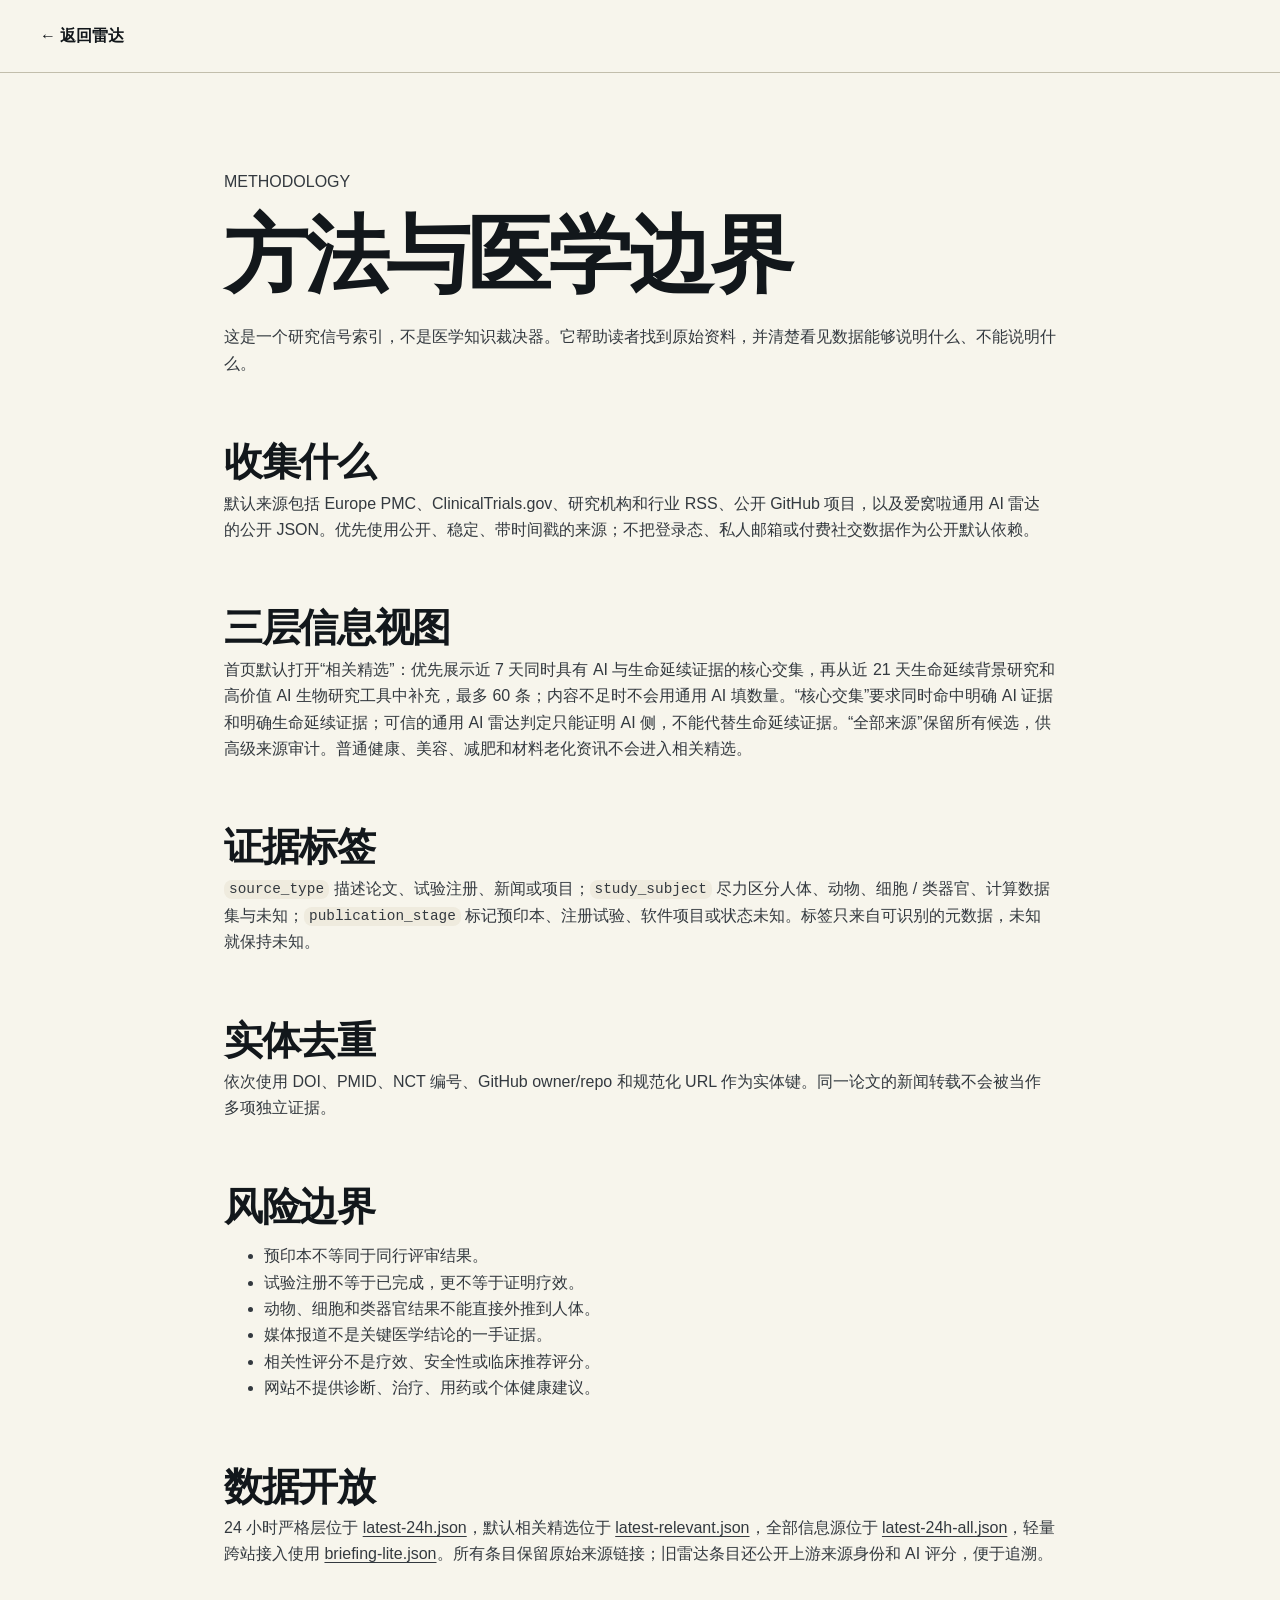
==== commit 80eac27e: "feat: add relevance-first longevity radar" ====
--- a/methodology.html
+++ b/methodology.html
@@ -4,17 +4,17 @@
   <title>方法与医学边界｜爱窝啦 AI生命延续学雷达</title>
   <meta name="description" content="AI生命延续学雷达的数据源、双重相关性评分、实体去重、证据标签和医学信息边界。">
   <link rel="canonical" href="https://radar.aibioo.cn/methodology.html"><link rel="stylesheet" href="./assets/styles.css">
-  <script type="application/ld+json">{"@context":"https://schema.org","@type":"Article","headline":"AI生命延续学雷达的方法与医学边界","url":"https://radar.aibioo.cn/methodology.html","publisher":{"@type":"Organization","name":"爱窝啦","url":"https://www.aivora.cn/"},"dateModified":"2026-08-14"}</script>
+  <script type="application/ld+json">{"@context":"https://schema.org","@type":"Article","headline":"AI生命延续学雷达的方法与医学边界","url":"https://radar.aibioo.cn/methodology.html","publisher":{"@type":"Organization","name":"爱窝啦","url":"https://www.aivora.cn/"},"dateModified":"2026-08-15"}</script>
 </head><body>
   <header class="site-nav"><div class="site-nav__inner"><a class="wordmark" href="./">← 返回雷达</a></div></header>
   <main class="prose-page section">
     <p class="eyebrow">METHODOLOGY</p><h1>方法与医学边界</h1>
     <p class="lead">这是一个研究信号索引，不是医学知识裁决器。它帮助读者找到原始资料，并清楚看见数据能够说明什么、不能说明什么。</p>
     <h2>收集什么</h2><p>默认来源包括 Europe PMC、ClinicalTrials.gov、研究机构和行业 RSS、公开 GitHub 项目，以及爱窝啦通用 AI 雷达的公开 JSON。优先使用公开、稳定、带时间戳的来源；不把登录态、私人邮箱或付费社交数据作为公开默认依赖。</p>
-    <h2>两层信息视图</h2><p>首页默认打开“全部信息源”，展示旧版 AI雷达完整公开来源与生命延续专属采集器的去重合集，方便连续浏览，不再因严格交集过小而只显示一两条。切换到“AI + 生命延续强相关”后，条目必须同时命中明确 AI 信号和明确生命延续信号。AI 信号包括机器学习、深度学习、计算机视觉和预测模型；生命延续信号包括衰老、长寿、生物年龄、年龄时钟、年轻化和神经退行性疾病。普通健康、美容或减肥资讯不会仅因出现“AI”而进入严格层。</p>
+    <h2>三层信息视图</h2><p>首页默认打开“相关精选”：优先展示近 7 天同时具有 AI 与生命延续证据的核心交集，再从近 21 天生命延续背景研究和高价值 AI 生物研究工具中补充，最多 60 条；内容不足时不会用通用 AI 填数量。“核心交集”要求同时命中明确 AI 证据和明确生命延续证据；可信的通用 AI 雷达判定只能证明 AI 侧，不能代替生命延续证据。“全部来源”保留所有候选，供高级来源审计。普通健康、美容、减肥和材料老化资讯不会进入相关精选。</p>
     <h2>证据标签</h2><p><code>source_type</code> 描述论文、试验注册、新闻或项目；<code>study_subject</code> 尽力区分人体、动物、细胞 / 类器官、计算数据集与未知；<code>publication_stage</code> 标记预印本、注册试验、软件项目或状态未知。标签只来自可识别的元数据，未知就保持未知。</p>
     <h2>实体去重</h2><p>依次使用 DOI、PMID、NCT 编号、GitHub owner/repo 和规范化 URL 作为实体键。同一论文的新闻转载不会被当作多项独立证据。</p>
     <h2>风险边界</h2><ul><li>预印本不等同于同行评审结果。</li><li>试验注册不等于已完成，更不等于证明疗效。</li><li>动物、细胞和类器官结果不能直接外推到人体。</li><li>媒体报道不是关键医学结论的一手证据。</li><li>相关性评分不是疗效、安全性或临床推荐评分。</li><li>网站不提供诊断、治疗、用药或个体健康建议。</li></ul>
-    <h2>数据开放</h2><p>严格层机器可读快照位于 <a href="./data/latest-24h.json">latest-24h.json</a>，全部信息源位于 <a href="./data/latest-24h-all.json">latest-24h-all.json</a>，轻量跨站接入使用 <a href="./data/briefing-lite.json">briefing-lite.json</a>。所有条目保留原始来源链接；旧雷达条目还公开上游来源身份和 AI 评分，便于追溯。</p>
+    <h2>数据开放</h2><p>24 小时严格层位于 <a href="./data/latest-24h.json">latest-24h.json</a>，默认相关精选位于 <a href="./data/latest-relevant.json">latest-relevant.json</a>，全部信息源位于 <a href="./data/latest-24h-all.json">latest-24h-all.json</a>，轻量跨站接入使用 <a href="./data/briefing-lite.json">briefing-lite.json</a>。所有条目保留原始来源链接；旧雷达条目还公开上游来源身份和 AI 评分，便于追溯。</p>
   </main>
 </body></html>
--- a/assets/styles.css
+++ b/assets/styles.css
@@ -1503,6 +1503,19 @@
   color: var(--color-cyan-deep);
 }
 
+.evidence-chip.core {
+  border-color: var(--color-ink);
+  background: var(--color-pear);
+  color: var(--color-ink);
+}
+
+.evidence-chip.related,
+.evidence-chip.reason {
+  border-color: var(--color-lavender);
+  background: var(--color-lavender-soft);
+  color: var(--color-ink-soft);
+}
+
 .evidence-chip.risk {
   border-color: var(--color-coral);
   background: var(--color-coral-soft);
